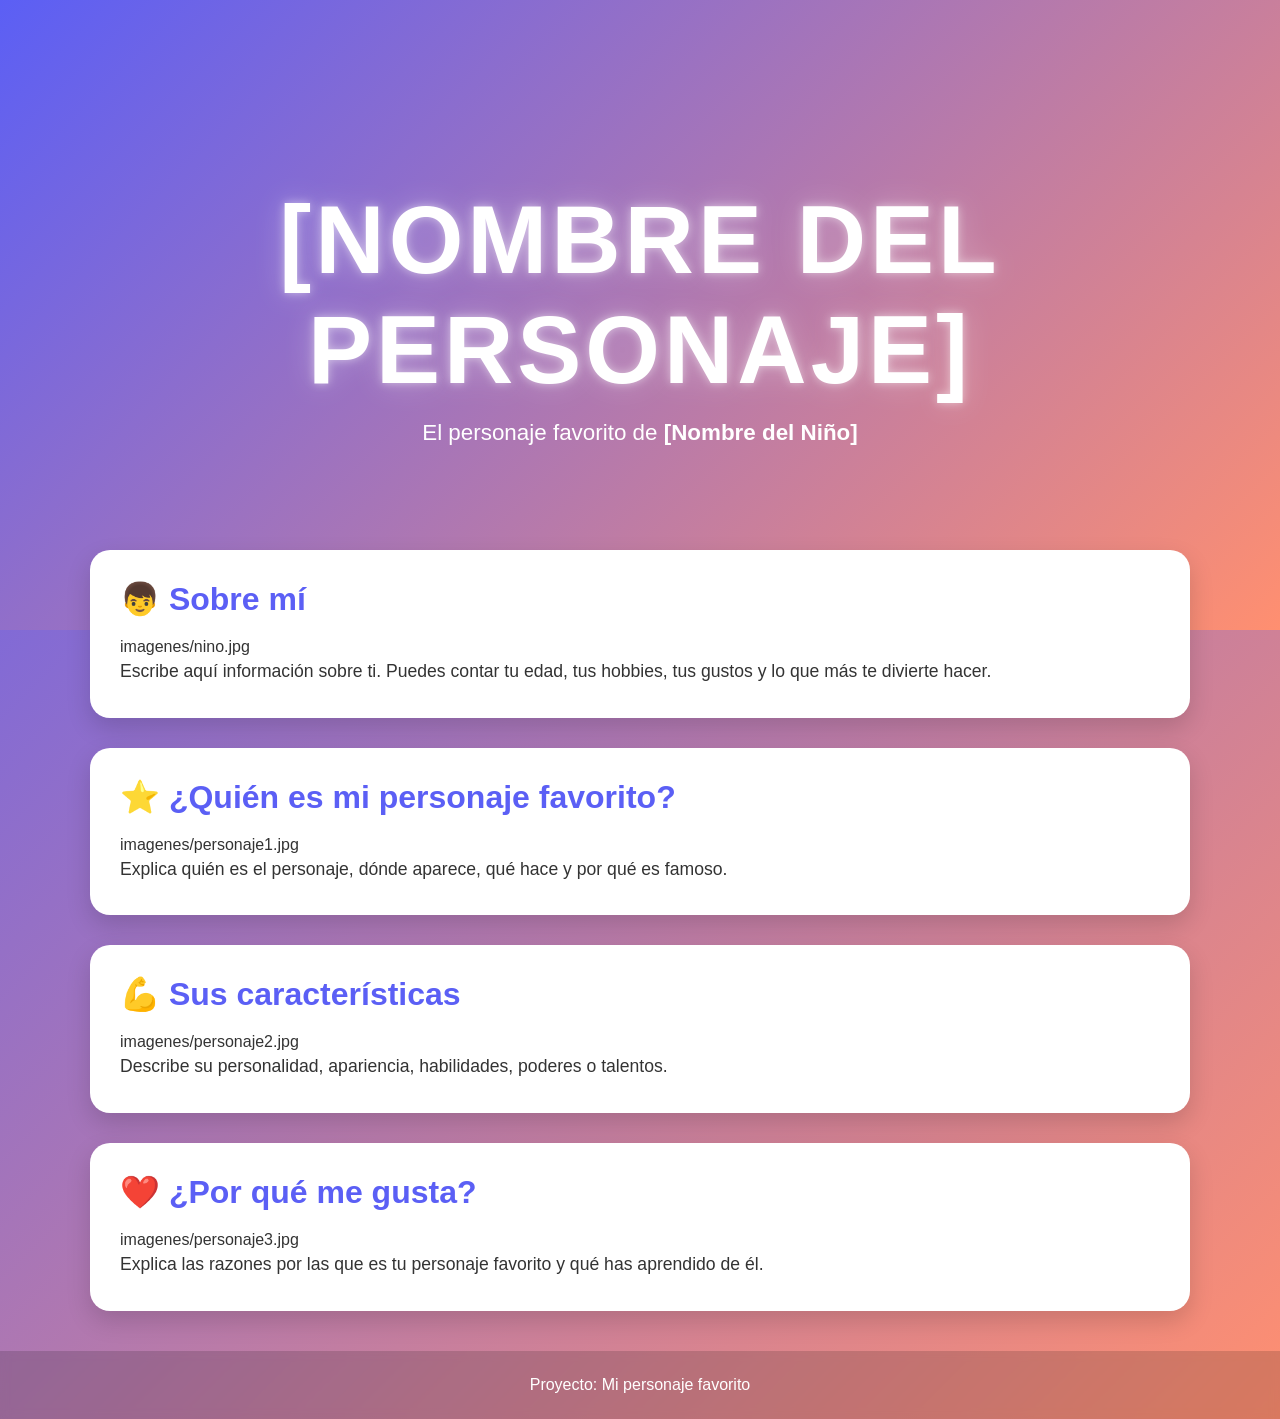
==== docs/personajeFavorito/index.html @ e16469d1 "Automated update" ====
<!DOCTYPE html>
<html lang="es">

<head>
    <meta charset="UTF-8">
    <meta name="viewport" content="width=device-width, initial-scale=1.0">
    <title>[Nombre del Personaje]</title>
    <link rel="stylesheet" href="style.css">
</head>

<body>

    <header class="hero">
        <div class="hero-content">
            <h1>[NOMBRE DEL PERSONAJE]</h1>
            <p>El personaje favorito de <strong>[Nombre del Niño]</strong></p>
        </div>
    </header>

    <main>

        <section class="card">
            <h2>👦 Sobre mí</h2>
            imagenes/nino.jpg

            <p>
                Escribe aquí información sobre ti.
                Puedes contar tu edad, tus hobbies,
                tus gustos y lo que más te divierte hacer.
            </p>
        </section>

        <section class="card">
            <h2>⭐ ¿Quién es mi personaje favorito?</h2>
            imagenes/personaje1.jpg

            <p>
                Explica quién es el personaje, dónde aparece,
                qué hace y por qué es famoso.
            </p>
        </section>

        <section class="card">
            <h2>💪 Sus características</h2>
            imagenes/personaje2.jpg

            <p>
                Describe su personalidad, apariencia,
                habilidades, poderes o talentos.
            </p>
        </section>

        <section class="card">
            <h2>❤️ ¿Por qué me gusta?</h2>
            imagenes/personaje3.jpg

            <p>
                Explica las razones por las que es tu personaje favorito
                y qué has aprendido de él.
            </p>
        </section>

    </main>

    <footer>
        <p>Proyecto: Mi personaje favorito</p>
    </footer>

</body>

</html>
---- docs/personajeFavorito/style.css ----
/*======================================
  PALETA DE COLORES
======================================*/
:root {
    --color-primario: #5b5ff5;
    --color-secundario: #ff8f70;
}

/*======================================
  CONFIGURACIÓN GENERAL
======================================*/
* {
    margin: 0;
    padding: 0;
    box-sizing: border-box;
}

body {
    font-family: "Segoe UI", Arial, sans-serif;

    background: linear-gradient(
        135deg,
        var(--color-primario),
        var(--color-secundario)
    );

    min-height: 100vh;
    color: #333;
}

/*======================================
  HERO
======================================*/
.hero {
    height: 70vh;

    display: flex;
    justify-content: center;
    align-items: center;

    text-align: center;

    background: linear-gradient(
        135deg,
        var(--color-primario),
        var(--color-secundario)
    );

    color: white;
}

.hero-content {
    animation: aparecer 1.5s ease;
}

.hero h1 {
    font-size: clamp(3rem, 8vw, 6rem);
    letter-spacing: 4px;
    text-transform: uppercase;

    text-shadow:
        0 0 10px rgba(255,255,255,.5),
        0 0 30px rgba(255,255,255,.3);

    animation: flotar 3s ease-in-out infinite;
}

.hero p {
    font-size: 1.4rem;
    margin-top: 15px;
}

/*======================================
  CONTENEDOR
======================================*/
main {
    width: 90%;
    max-width: 1100px;

    margin: -80px auto 40px;
}

/*======================================
  TARJETAS
======================================*/
.card {
    background: white;

    margin-bottom: 30px;
    padding: 30px;

    border-radius: 20px;

    box-shadow: 0 10px 25px rgba(0,0,0,.15);

    transition: .3s;
}

.card:hover {
    transform: translateY(-8px);
}

.card h2 {
    color: var(--color-primario);
    margin-bottom: 20px;
    font-size: 2rem;
}

.card img {
    width: 100%;
    max-width: 450px;

    display: block;
    margin: 20px auto;

    border-radius: 15px;

    transition: .4s;
}

.card img:hover {
    transform: scale(1.05);
}

.card p {
    font-size: 1.1rem;
    line-height: 1.8;
}

/*======================================
  FOOTER
======================================*/
footer {
    text-align: center;

    padding: 25px;

    color: white;

    background: rgba(0,0,0,.15);

    backdrop-filter: blur(5px);
}

/*======================================
  ANIMACIONES
======================================*/
@keyframes aparecer {
    from {
        opacity: 0;
        transform: translateY(40px);
    }

    to {
        opacity: 1;
        transform: translateY(0);
    }
}

@keyframes flotar {
    0% {
        transform: translateY(0);
    }

    50% {
        transform: translateY(-10px);
    }

    100% {
        transform: translateY(0);
    }
}

/*======================================
  RESPONSIVE
======================================*/
@media (max-width: 768px) {

    .hero {
        height: 55vh;
    }

    .hero p {
        font-size: 1rem;
    }

    .card {
        padding: 20px;
    }

    .card h2 {
        font-size: 1.5rem;
    }
}
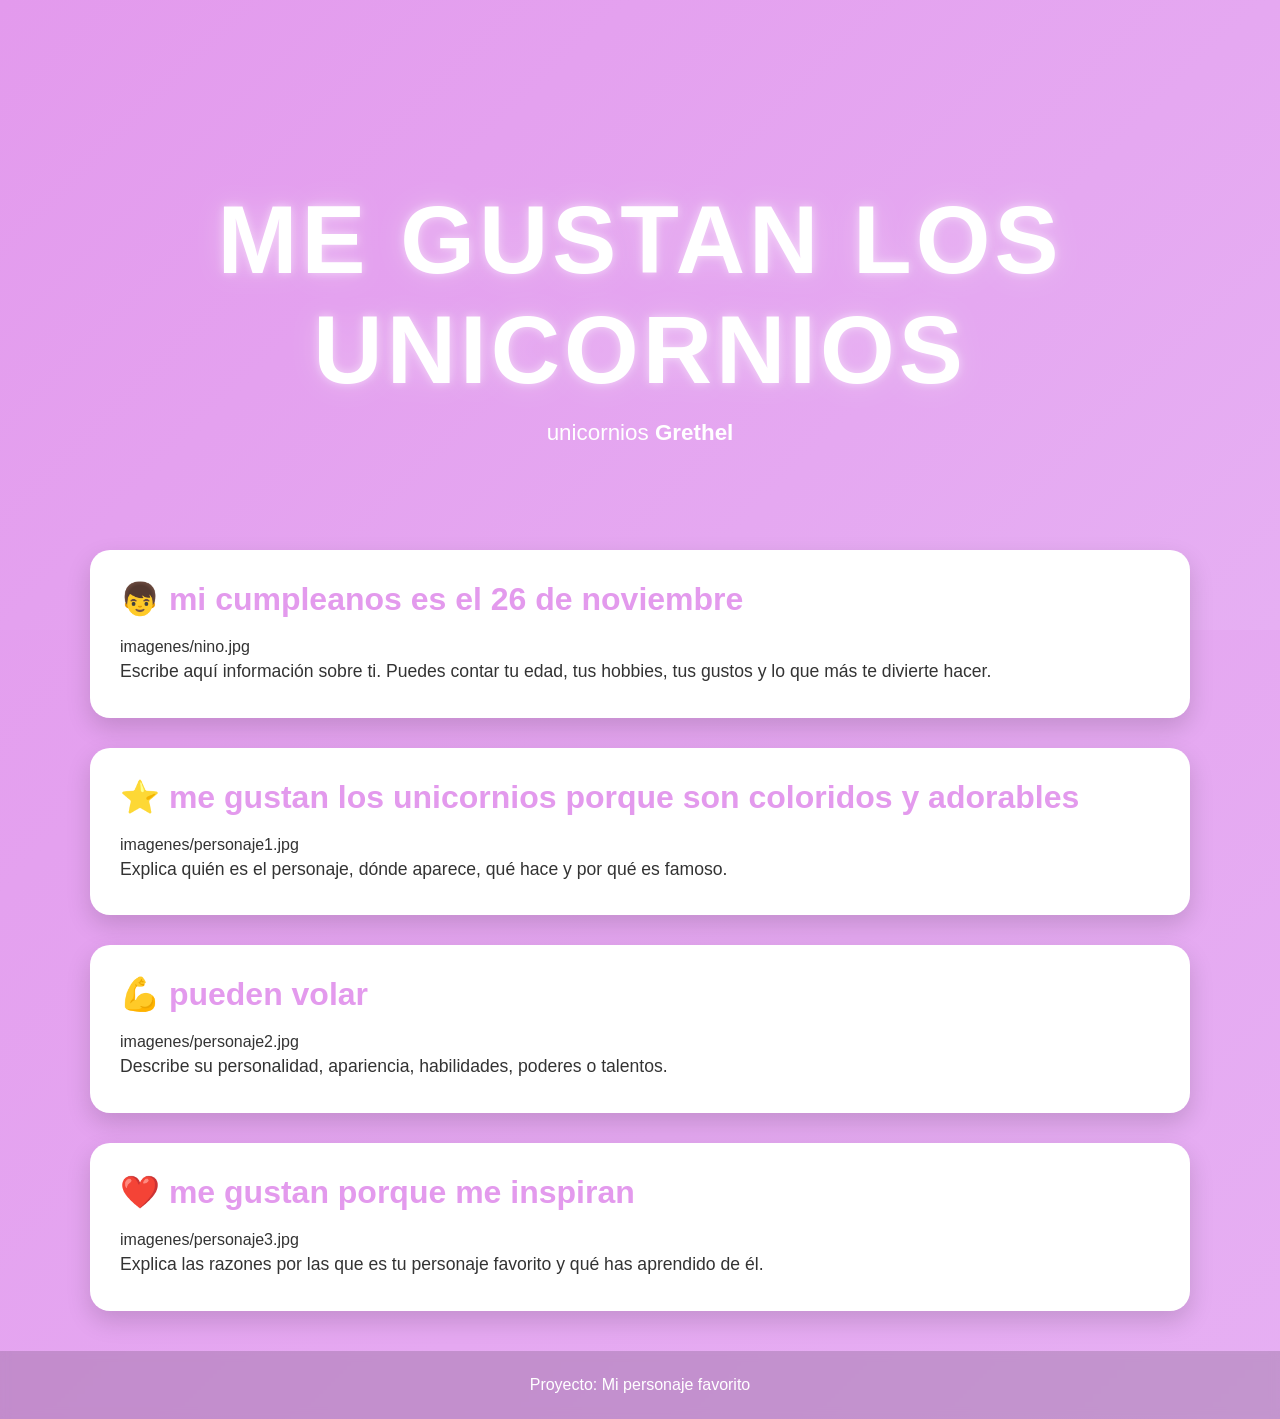
==== commit 0ec8c46a: "este es para mama y papa" ====
--- a/docs/personajeFavorito/index.html
+++ b/docs/personajeFavorito/index.html
@@ -12,15 +12,15 @@
 
     <header class="hero">
         <div class="hero-content">
-            <h1>[NOMBRE DEL PERSONAJE]</h1>
-            <p>El personaje favorito de <strong>[Nombre del Niño]</strong></p>
+            <h1>me gustan los unicornios</h1>
+            <p>unicornios <strong>Grethel</strong></p>
         </div>
     </header>
 
     <main>
 
         <section class="card">
-            <h2>👦 Sobre mí</h2>
+            <h2>👦 mi cumpleanos es el 26 de noviembre</h2>
             imagenes/nino.jpg
 
             <p>
@@ -31,7 +31,7 @@
         </section>
 
         <section class="card">
-            <h2>⭐ ¿Quién es mi personaje favorito?</h2>
+            <h2>⭐ me gustan los unicornios porque son coloridos y adorables</h2>
             imagenes/personaje1.jpg
 
             <p>
@@ -41,7 +41,7 @@
         </section>
 
         <section class="card">
-            <h2>💪 Sus características</h2>
+            <h2>💪 pueden volar </h2>
             imagenes/personaje2.jpg
 
             <p>
@@ -51,7 +51,7 @@
         </section>
 
         <section class="card">
-            <h2>❤️ ¿Por qué me gusta?</h2>
+            <h2>❤️ me gustan porque me inspiran</h2>
             imagenes/personaje3.jpg
 
             <p>
--- a/docs/personajeFavorito/style.css
+++ b/docs/personajeFavorito/style.css
@@ -2,8 +2,8 @@
   PALETA DE COLORES
 ======================================*/
 :root {
-    --color-primario: #5b5ff5;
-    --color-secundario: #ff8f70;
+    --color-primario: #e39aed;
+    --color-secundario: #e6aff3;
 }
 
 /*======================================
